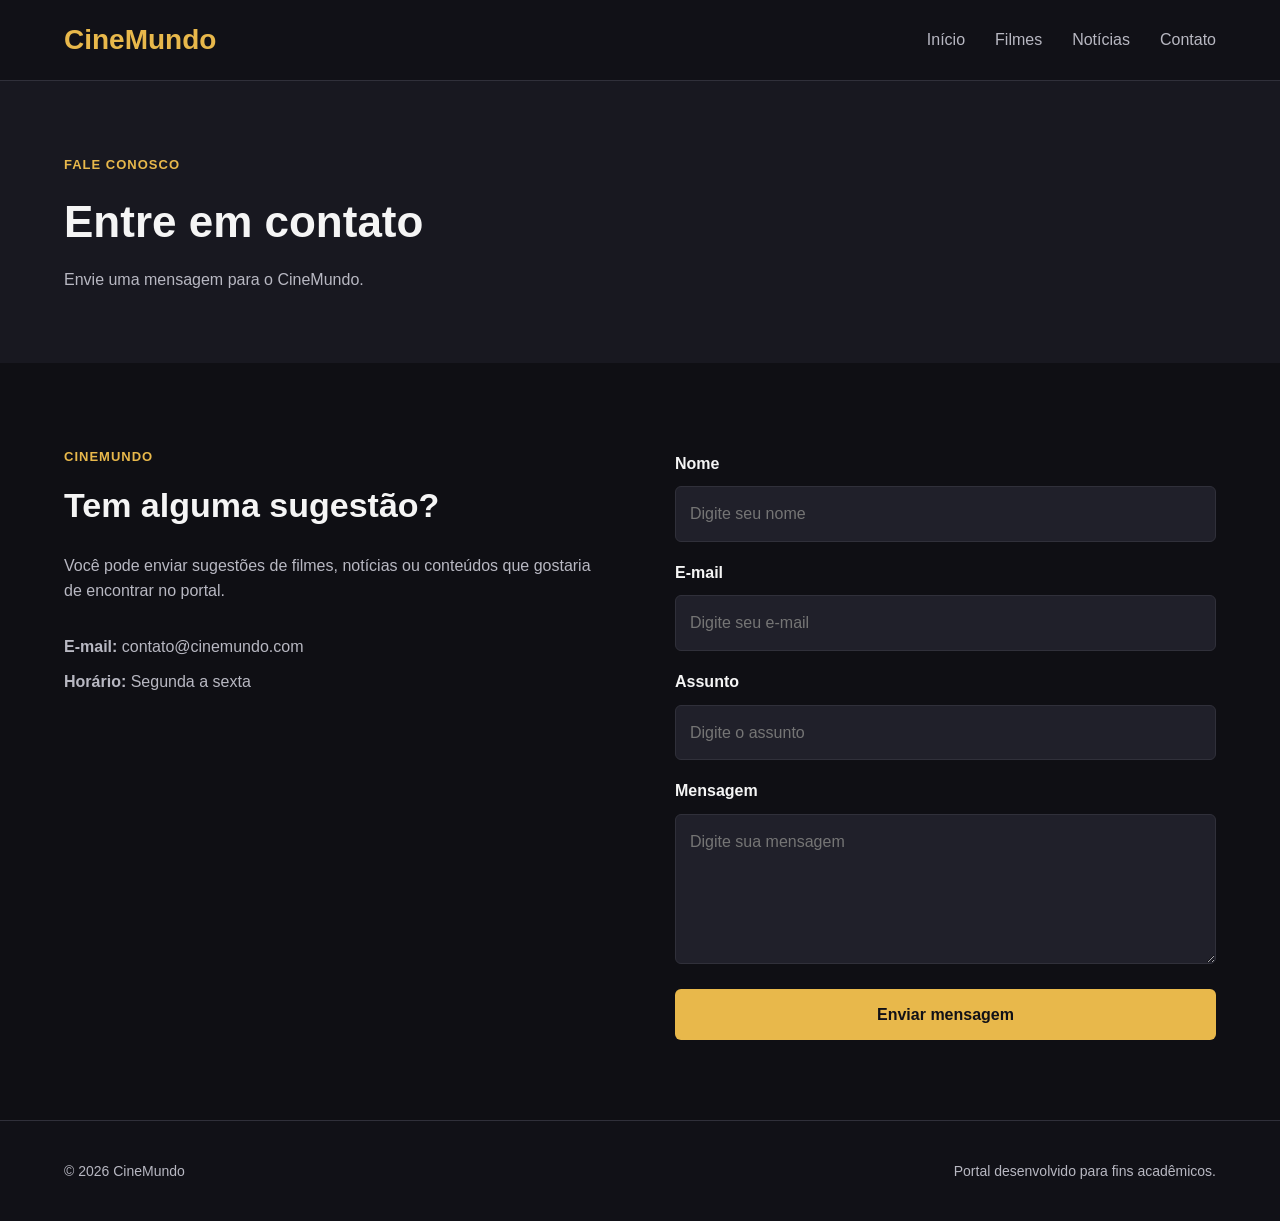
==== contato.html @ a2cfa228 "portal-cinema-concluido" ====
<!DOCTYPE html>
<html lang="pt-BR">
<head>
    <meta charset="UTF-8">
    <meta name="viewport" content="width=device-width, initial-scale=1.0">
    <title>CineMundo - Contato</title>
    <link rel="stylesheet" href="css/style.css">
    <link rel="stylesheet" href="css/reset.css">
    <link rel="stylesheet" href="css/global.css">
    <link rel="stylesheet" href="css/contato.css">
</head>

<body>

    <header>
        <div class="container cabecalho">
            <a href="index.html" class="logo">CineMundo</a>

            <nav>
                <ul>
                    <li><a href="index.html">Início</a></li>
                    <li><a href="filmes.html">Filmes</a></li>
                    <li><a href="noticias.html">Notícias</a></li>
                    <li><a href="contato.html">Contato</a></li>
                </ul>
            </nav>
        </div>
    </header>

    <main>

        <section class="cabecalho-pagina">
            <div class="container">
                <span class="categoria">FALE CONOSCO</span>
                <h1>Entre em contato</h1>
                <p>
                    Envie uma mensagem para o CineMundo.
                </p>
            </div>
        </section>

        <section class="secao">
            <div class="container contato-area">

                <div class="contato-texto">
                    <span class="categoria">CINEMUNDO</span>

                    <h2>Tem alguma sugestão?</h2>

                    <p>
                        Você pode enviar sugestões de filmes, notícias ou
                        conteúdos que gostaria de encontrar no portal.
                    </p>

                    <div class="contato-info">
                        <p><strong>E-mail:</strong> contato@cinemundo.com</p>
                        <p><strong>Horário:</strong> Segunda a sexta</p>
                    </div>
                </div>

                <form class="formulario">

                    <label for="nome">Nome</label>
                    <input type="text" id="nome" name="nome"
                        placeholder="Digite seu nome">

                    <label for="email">E-mail</label>
                    <input type="email" id="email" name="email"
                        placeholder="Digite seu e-mail">

                    <label for="assunto">Assunto</label>
                    <input type="text" id="assunto" name="assunto"
                        placeholder="Digite o assunto">

                    <label for="mensagem">Mensagem</label>
                    <textarea id="mensagem" name="mensagem"
                        placeholder="Digite sua mensagem"></textarea>

                    <button type="submit">Enviar mensagem</button>

                </form>

            </div>
        </section>

    </main>

    <footer>
        <div class="container rodape">
            <p>© 2026 CineMundo</p>
            <p>Portal desenvolvido para fins acadêmicos.</p>
        </div>
    </footer>

</body>
</html>
---- css/global.css ----
/* VARIÁVEIS */

:root {
    --fundo: #0f0f14;
    --fundo-secundario: #181820;
    --cartao: #20202a;
    --texto: #f5f5f5;
    --texto-secundario: #b8b8c2;
    --destaque: #e8b84b;
    --borda: #30303a;

    --largura: 1200px;
}

/* CONFIGURAÇÕES GERAIS */

body {
    font-family: Arial, Helvetica, sans-serif;
    background-color: var(--fundo);
    color: var(--texto);
    line-height: 1.6;
}

.container {
    width: 90%;
    max-width: var(--largura);
    margin: 0 auto;
}

a {
    color: inherit;
}

/* CABEÇALHO */

header {
    background-color: #111117;
    border-bottom: 1px solid var(--borda);
}

.cabecalho {
    min-height: 80px;
    display: flex;
    align-items: center;
    justify-content: space-between;
    gap: 30px;
}

.logo {
    font-size: 28px;
    font-weight: bold;
    color: var(--destaque);
}

nav ul {
    display: flex;
    align-items: center;
    gap: 30px;
}

nav a {
    color: var(--texto-secundario);
    transition: 0.3s;
}

nav a:hover {
    color: var(--destaque);
}

/* CATEGORIA */

.categoria {
    color: var(--destaque);
    font-size: 13px;
    font-weight: bold;
    letter-spacing: 1px;
}

/* BOTÃO */

.botao {
    display: inline-block;
    background-color: var(--destaque);
    color: #111117;
    padding: 13px 24px;
    border-radius: 6px;
    font-weight: bold;
    transition: 0.3s;
}

.botao:hover {
    transform: translateY(-2px);
    opacity: 0.9;
}

/* TÍTULOS DE PÁGINA */

.cabecalho-pagina {
    background-color: var(--fundo-secundario);
    padding: 70px 0;
}

.cabecalho-pagina h1 {
    font-size: 44px;
    margin: 10px 0;
}

.cabecalho-pagina p {
    color: var(--texto-secundario);
}

/* SEÇÃO */

.secao {
    padding: 80px 0;
}

/* RODAPÉ */

footer {
    background-color: #111117;
    border-top: 1px solid var(--borda);
}

.rodape {
    min-height: 100px;
    display: flex;
    justify-content: space-between;
    align-items: center;
    gap: 20px;
}

.rodape p {
    color: var(--texto-secundario);
    font-size: 14px;
}

/* RESPONSIVIDADE GLOBAL */

@media (max-width: 768px) {

    .cabecalho {
        flex-direction: column;
        padding: 20px 0;
    }

    nav ul {
        flex-wrap: wrap;
        justify-content: center;
        gap: 15px;
    }

    .rodape {
        flex-direction: column;
        justify-content: center;
        text-align: center;
        padding: 25px 0;
    }
}

@media (max-width: 480px) {

    .container {
        width: 92%;
    }

    .logo {
        font-size: 24px;
    }

    .cabecalho-pagina h1 {
        font-size: 36px;
    }
}
---- css/contato.css ----
/* PÁGINA DE CONTATO */

.contato-area {
    display: flex;
    align-items: flex-start;
    gap: 70px;
}

/* TEXTO */

.contato-texto {
    flex: 1;
}

.contato-texto h2 {
    margin: 10px 0 20px;

    font-size: 34px;
}

.contato-texto > p {
    color: var(--texto-secundario);
}

.contato-info {
    margin-top: 30px;
}

.contato-info p {
    margin-bottom: 10px;

    color: var(--texto-secundario);
}

/* FORMULÁRIO */

.formulario {
    flex: 1;

    display: flex;
    flex-direction: column;
    gap: 10px;
}

.formulario label {
    margin-top: 8px;

    font-weight: bold;
}

.formulario input,
.formulario textarea {
    width: 100%;

    padding: 14px;

    background-color: var(--cartao);

    border: 1px solid var(--borda);
    border-radius: 6px;

    color: var(--texto);

    outline: none;
}

.formulario input:focus,
.formulario textarea:focus {
    border-color: var(--destaque);
}

.formulario textarea {
    min-height: 150px;

    resize: vertical;
}

.formulario button {
    margin-top: 15px;

    padding: 13px 24px;

    background-color: var(--destaque);
    color: #111117;

    border-radius: 6px;

    font-weight: bold;

    cursor: pointer;

    transition: 0.3s;
}

.formulario button:hover {
    transform: translateY(-2px);
    opacity: 0.9;
}

/* RESPONSIVO */

@media (max-width: 768px) {

    .contato-area {
        flex-direction: column;
        gap: 40px;
    }

    .contato-texto,
    .formulario {
        width: 100%;
    }
}

@media (max-width: 480px) {

    .contato-texto h2 {
        font-size: 28px;
    }

    .formulario input,
    .formulario textarea {
        padding: 12px;
    }
}
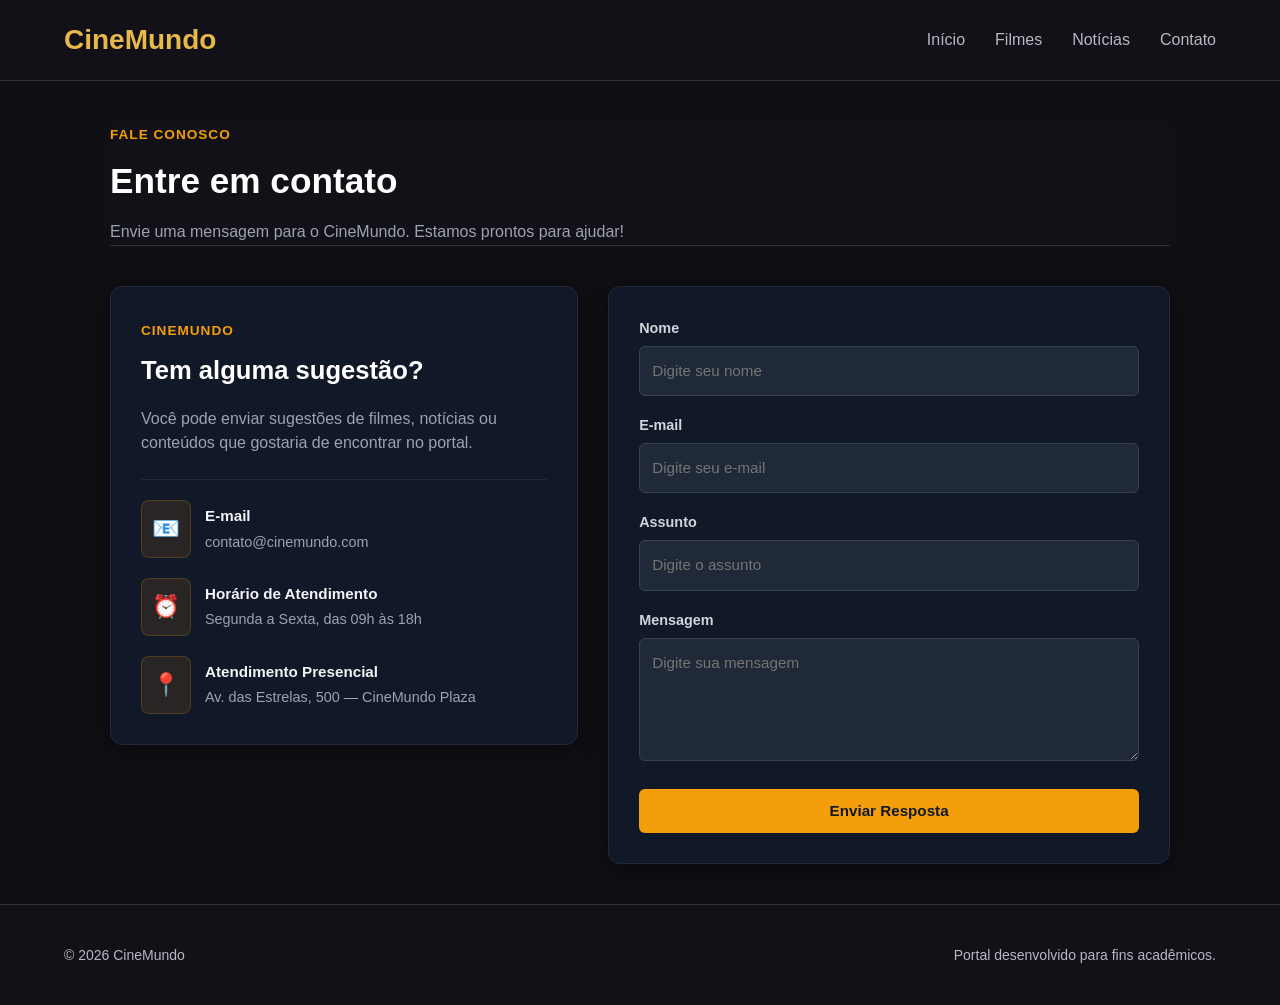
==== commit d9c95786: "Versão 1.1 - Apresentação Individual" ====
--- a/contato.html
+++ b/contato.html
@@ -27,63 +27,82 @@
         </div>
     </header>
 
-    <main>
+<main class="container-contato">
+  <!-- Cabeçalho da página -->
+  <header class="topo-contato">
+    <span class="subtitulo-destaque">FALE CONOSCO</span>
+    <h1>Entre em contato</h1>
+    <p>Envie uma mensagem para o CineMundo. Estamos prontos para ajudar!</p>
+  </header>
 
-        <section class="cabecalho-pagina">
-            <div class="container">
-                <span class="categoria">FALE CONOSCO</span>
-                <h1>Entre em contato</h1>
-                <p>
-                    Envie uma mensagem para o CineMundo.
-                </p>
-            </div>
-        </section>
+  <div class="grid-contato">
+    <!-- Lado Esquerdo: Informações -->
+    <section class="card-info">
+      <span class="subtitulo-destaque">CINEMUNDO</span>
+      <h2>Tem alguma sugestão?</h2>
+      <p class="descricao-info">
+        Você pode enviar sugestões de filmes, notícias ou conteúdos que gostaria de encontrar no portal.
+      </p>
 
-        <section class="secao">
-            <div class="container contato-area">
+      <div class="lista-detalhes">
+        <div class="item-detalhe">
+          <span class="icone-destaque">📧</span>
+          <div>
+            <strong>E-mail</strong>
+            <p>contato@cinemundo.com</p>
+          </div>
+        </div>
 
-                <div class="contato-texto">
-                    <span class="categoria">CINEMUNDO</span>
+        <div class="item-detalhe">
+          <span class="icone-destaque">⏰</span>
+          <div>
+            <strong>Horário de Atendimento</strong>
+            <p>Segunda a Sexta, das 09h às 18h</p>
+          </div>
+        </div>
 
-                    <h2>Tem alguma sugestão?</h2>
+        <div class="item-detalhe">
+          <span class="icone-destaque">📍</span>
+          <div>
+            <strong>Atendimento Presencial</strong>
+            <p>Av. das Estrelas, 500 — CineMundo Plaza</p>
+          </div>
+        </div>
+      </div>
+    </section>
 
-                    <p>
-                        Você pode enviar sugestões de filmes, notícias ou
-                        conteúdos que gostaria de encontrar no portal.
-                    </p>
+    <!-- Lado Direito: Formulário -->
+    <section class="card-form">
+      <form class="form-contato">
+        <div class="grupo-input">
+          <label for="nome">Nome</label>
+          <input type="text" id="nome" placeholder="Digite seu nome" required>
+        </div>
 
-                    <div class="contato-info">
-                        <p><strong>E-mail:</strong> contato@cinemundo.com</p>
-                        <p><strong>Horário:</strong> Segunda a sexta</p>
-                    </div>
-                </div>
+        <div class="grupo-input">
+          <label for="email">E-mail</label>
+          <input type="email" id="email" placeholder="Digite seu e-mail" required>
+        </div>
 
-                <form class="formulario">
+        <div class="grupo-input">
+          <label for="assunto">Assunto</label>
+          <input type="text" id="assunto" placeholder="Digite o assunto" required>
+        </div>
 
-                    <label for="nome">Nome</label>
-                    <input type="text" id="nome" name="nome"
-                        placeholder="Digite seu nome">
-
-                    <label for="email">E-mail</label>
-                    <input type="email" id="email" name="email"
-                        placeholder="Digite seu e-mail">
-
-                    <label for="assunto">Assunto</label>
-                    <input type="text" id="assunto" name="assunto"
-                        placeholder="Digite o assunto">
-
-                    <label for="mensagem">Mensagem</label>
-                    <textarea id="mensagem" name="mensagem"
-                        placeholder="Digite sua mensagem"></textarea>
-
-                    <button type="submit">Enviar mensagem</button>
-
-                </form>
-
-            </div>
-        </section>
-
-    </main>
+        <div class="grupo-input">
+          <label for="mensagem">Mensagem</label>
+          <textarea id="mensagem" rows="4" placeholder="Digite sua mensagem" required></textarea>
+        </div>
+      </form>
+      <button type="button" class="btn-enviar"
+                                    onclick="this.nextElementSibling.style.display='block'">Enviar Resposta</button>
+                            <div class="mensagem-sucesso"
+                                style="display: none; margin-top: 10px; color: #34d399; font-weight: 600;">
+                                🎉 Resposta enviada com sucesso!
+                            </div>
+    </section>
+  </div>
+</main>
 
     <footer>
         <div class="container rodape">
--- a/css/contato.css
+++ b/css/contato.css
@@ -1,125 +1,162 @@
-/* PÁGINA DE CONTATO */
-
-.contato-area {
-    display: flex;
-    align-items: flex-start;
-    gap: 70px;
+/* Layout Principal */
+.container-contato {
+  max-width: 1100px;
+  margin: 40px auto;
+  padding: 0 20px;
 }
 
-/* TEXTO */
-
-.contato-texto {
-    flex: 1;
+.topo-contato {
+  margin-bottom: 40px;
 }
 
-.contato-texto h2 {
-    margin: 10px 0 20px;
-
-    font-size: 34px;
+.topo-contato h1 {
+  font-size: 2.2rem;
+  color: #ffffff;
+  margin: 6px 0 10px 0;
 }
 
-.contato-texto > p {
-    color: var(--texto-secundario);
+.topo-contato p {
+  color: #9ca3af;
+  font-size: 1rem;
 }
 
-.contato-info {
-    margin-top: 30px;
+.subtitulo-destaque {
+  color: #f59e0b;
+  font-size: 0.85rem;
+  font-weight: 700;
+  letter-spacing: 1px;
 }
 
-.contato-info p {
-    margin-bottom: 10px;
-
-    color: var(--texto-secundario);
+/* Grid de duas colunas */
+.grid-contato {
+  display: grid;
+  grid-template-columns: 1fr 1.2fr;
+  gap: 30px;
+  align-items: start;
 }
 
-/* FORMULÁRIO */
-
-.formulario {
-    flex: 1;
-
-    display: flex;
-    flex-direction: column;
-    gap: 10px;
+/* Cards com fundo para destacar da página */
+.card-info, .card-form {
+  background-color: #111827;
+  border: 1px solid #1f2937;
+  border-radius: 12px;
+  padding: 30px;
+  box-shadow: 0 4px 20px rgba(0, 0, 0, 0.4);
 }
 
-.formulario label {
-    margin-top: 8px;
-
-    font-weight: bold;
+.card-info h2 {
+  color: #ffffff;
+  font-size: 1.6rem;
+  margin: 8px 0 16px 0;
 }
 
-.formulario input,
-.formulario textarea {
-    width: 100%;
-
-    padding: 14px;
-
-    background-color: var(--cartao);
-
-    border: 1px solid var(--borda);
-    border-radius: 6px;
-
-    color: var(--texto);
-
-    outline: none;
+.descricao-info {
+  color: #9ca3af;
+  line-height: 1.5;
+  margin-bottom: 24px;
 }
 
-.formulario input:focus,
-.formulario textarea:focus {
-    border-color: var(--destaque);
+/* Lista com ícones */
+.lista-detalhes {
+  display: flex;
+  flex-direction: column;
+  gap: 20px;
+  border-top: 1px solid #1f2937;
+  padding-top: 20px;
 }
 
-.formulario textarea {
-    min-height: 150px;
-
-    resize: vertical;
+.item-detalhe {
+  display: flex;
+  align-items: center;
+  gap: 14px;
 }
 
-.formulario button {
-    margin-top: 15px;
-
-    padding: 13px 24px;
-
-    background-color: var(--destaque);
-    color: #111117;
-
-    border-radius: 6px;
-
-    font-weight: bold;
-
-    cursor: pointer;
-
-    transition: 0.3s;
+.icone-destaque {
+  font-size: 1.4rem;
+  background-color: rgba(245, 158, 11, 0.1);
+  padding: 10px;
+  border-radius: 8px;
+  border: 1px solid rgba(245, 158, 11, 0.2);
 }
 
-.formulario button:hover {
-    transform: translateY(-2px);
-    opacity: 0.9;
+.item-detalhe strong {
+  color: #f3f4f6;
+  display: block;
+  font-size: 0.95rem;
 }
 
-/* RESPONSIVO */
-
-@media (max-width: 768px) {
-
-    .contato-area {
-        flex-direction: column;
-        gap: 40px;
-    }
-
-    .contato-texto,
-    .formulario {
-        width: 100%;
-    }
+.item-detalhe p {
+  color: #9ca3af;
+  margin: 2px 0 0 0;
+  font-size: 0.9rem;
 }
 
-@media (max-width: 480px) {
+/* Inputs do Formulário */
+.grupo-input {
+  display: flex;
+  flex-direction: column;
+  margin-bottom: 18px;
+}
 
-    .contato-texto h2 {
-        font-size: 28px;
-    }
+.grupo-input label {
+  color: #d1d5db;
+  font-size: 0.9rem;
+  font-weight: 600;
+  margin-bottom: 6px;
+}
 
-    .formulario input,
-    .formulario textarea {
-        padding: 12px;
-    }
+.grupo-input input,
+.grupo-input textarea {
+  background-color: #1f2937;
+  border: 1px solid #374151;
+  color: #ffffff;
+  padding: 12px;
+  border-radius: 6px;
+  font-size: 0.95rem;
+  transition: border-color 0.2s ease;
+}
+
+.grupo-input input:focus,
+.grupo-input textarea:focus {
+  outline: none;
+  border-color: #f59e0b;
+}
+
+/* Adaptativo para telas menores */
+@media (max-width: 768px) {
+  .grid-contato {
+    grid-template-columns: 1fr;
+  }
+}
+
+.mensagem-sucesso {
+  display: none;
+  margin-top: 15px;
+  padding: 12px;
+  background-color: #065f46;
+  color: #34d399;
+  border: 1px solid #10b981;
+  border-radius: 6px;
+  font-size: 0.9rem;
+  font-weight: 600;
+  text-align: center;
+}
+
+.btn-enviar {
+  background-color: #f59e0b;
+  color: #111827;
+  padding: 10px 16px;
+  border-radius: 6px;
+  border: none;
+  font-weight: 600;
+  font-size: 0.95rem;
+  cursor: pointer;
+  transition: background-color 0.2s ease, transform 0.2s ease;
+  width: 100%;
+  margin-top: 10px;
+}
+
+.btn-enviar:hover {
+  background-color: #fbbf24;
+  transform: translateY(-1px);
 }
